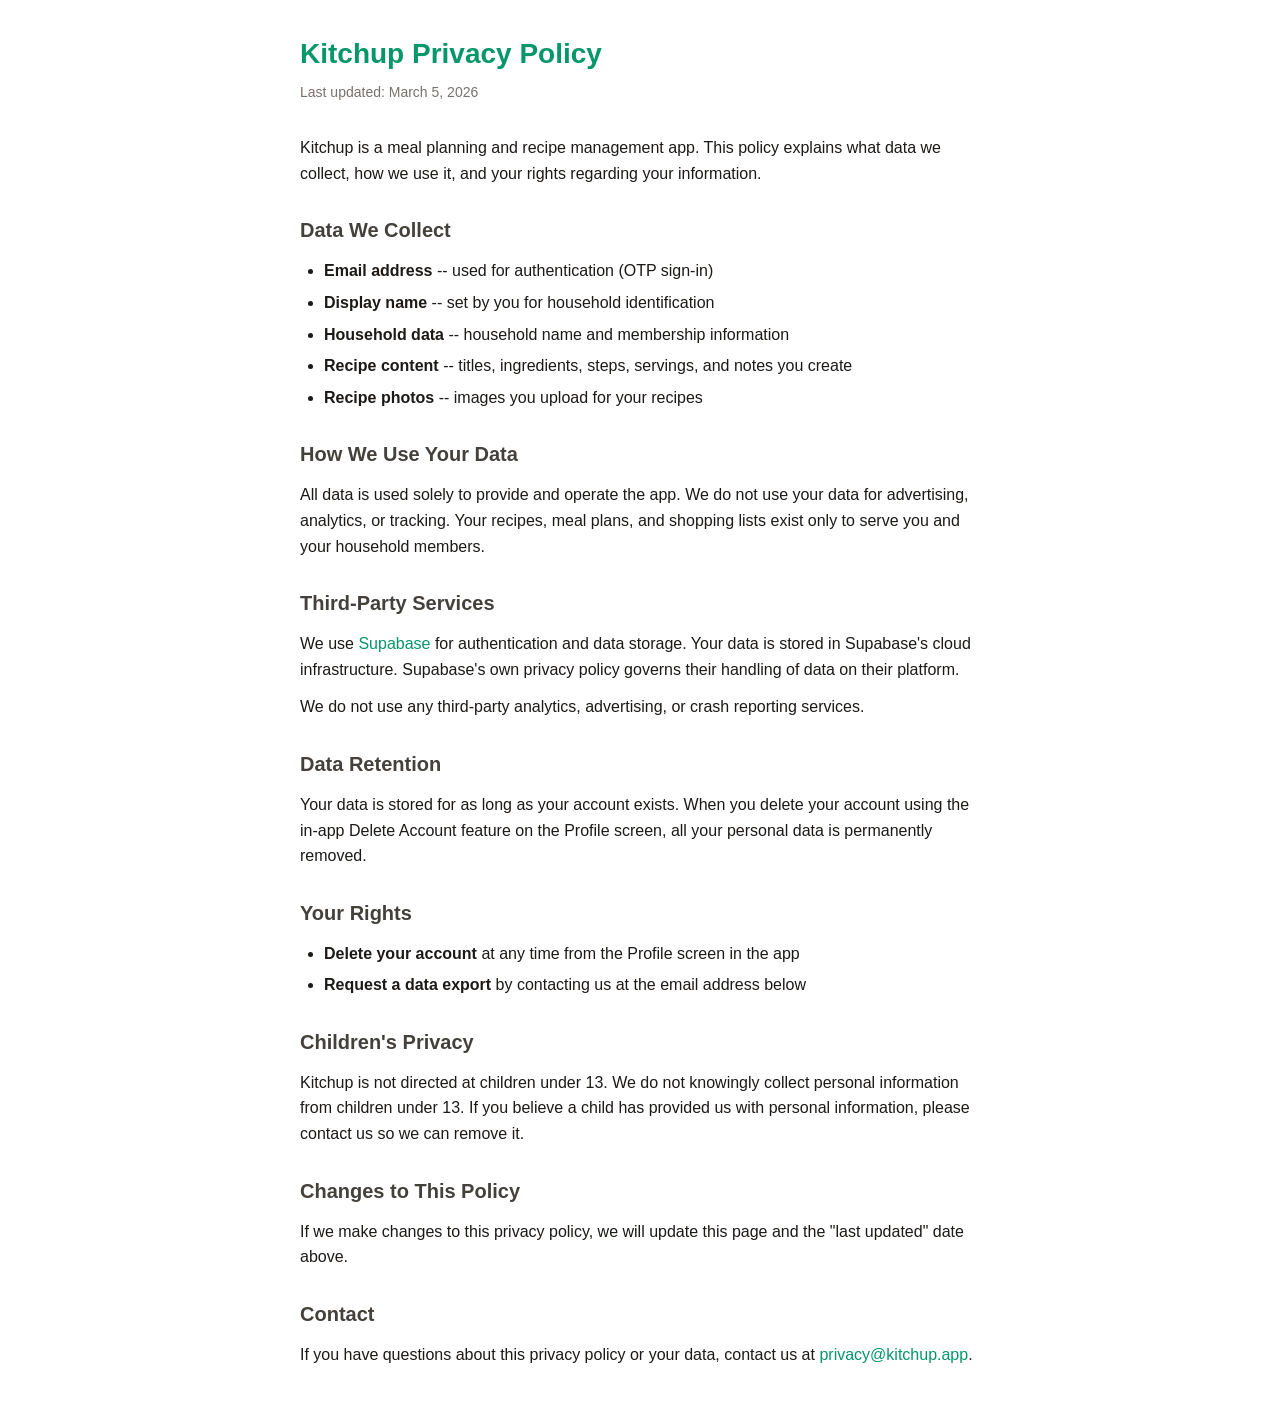
==== kitchup/privacy/index.html @ e8215ad2 "add privacy policy page with data collection and usage details" ====
<!DOCTYPE html>
<html lang="en">
<head>
  <meta charset="UTF-8" />
  <meta name="viewport" content="width=device-width, initial-scale=1.0" />
  <title>Kitchup Privacy Policy</title>
  <style>
    * {
      margin: 0;
      padding: 0;
      box-sizing: border-box;
    }
    body {
      font-family: -apple-system, BlinkMacSystemFont, 'Segoe UI', Roboto, sans-serif;
      color: #1c1917;
      line-height: 1.6;
      padding: 32px 20px;
      background-color: #ffffff;
    }
    .container {
      max-width: 680px;
      margin: 0 auto;
    }
    h1 {
      color: #059669;
      font-size: 28px;
      margin-bottom: 4px;
    }
    .last-updated {
      color: #78716c;
      font-size: 14px;
      margin-bottom: 32px;
    }
    h2 {
      color: #44403c;
      font-size: 20px;
      margin-top: 28px;
      margin-bottom: 12px;
    }
    p {
      margin-bottom: 12px;
      font-size: 16px;
    }
    ul {
      margin-bottom: 12px;
      padding-left: 24px;
    }
    li {
      margin-bottom: 6px;
      font-size: 16px;
    }
    a {
      color: #059669;
      text-decoration: none;
    }
    a:hover {
      text-decoration: underline;
    }
  </style>
</head>
<body>
  <div class="container">
    <h1>Kitchup Privacy Policy</h1>
    <p class="last-updated">Last updated: March 5, 2026</p>

    <p>Kitchup is a meal planning and recipe management app. This policy explains what data we collect, how we use it, and your rights regarding your information.</p>

    <h2>Data We Collect</h2>
    <ul>
      <li><strong>Email address</strong> -- used for authentication (OTP sign-in)</li>
      <li><strong>Display name</strong> -- set by you for household identification</li>
      <li><strong>Household data</strong> -- household name and membership information</li>
      <li><strong>Recipe content</strong> -- titles, ingredients, steps, servings, and notes you create</li>
      <li><strong>Recipe photos</strong> -- images you upload for your recipes</li>
    </ul>

    <h2>How We Use Your Data</h2>
    <p>All data is used solely to provide and operate the app. We do not use your data for advertising, analytics, or tracking. Your recipes, meal plans, and shopping lists exist only to serve you and your household members.</p>

    <h2>Third-Party Services</h2>
    <p>We use <a href="https://supabase.com" target="_blank" rel="noopener noreferrer">Supabase</a> for authentication and data storage. Your data is stored in Supabase's cloud infrastructure. Supabase's own privacy policy governs their handling of data on their platform.</p>
    <p>We do not use any third-party analytics, advertising, or crash reporting services.</p>

    <h2>Data Retention</h2>
    <p>Your data is stored for as long as your account exists. When you delete your account using the in-app Delete Account feature on the Profile screen, all your personal data is permanently removed.</p>

    <h2>Your Rights</h2>
    <ul>
      <li><strong>Delete your account</strong> at any time from the Profile screen in the app</li>
      <li><strong>Request a data export</strong> by contacting us at the email address below</li>
    </ul>

    <h2>Children's Privacy</h2>
    <p>Kitchup is not directed at children under 13. We do not knowingly collect personal information from children under 13. If you believe a child has provided us with personal information, please contact us so we can remove it.</p>

    <h2>Changes to This Policy</h2>
    <p>If we make changes to this privacy policy, we will update this page and the "last updated" date above.</p>

    <h2>Contact</h2>
    <p>If you have questions about this privacy policy or your data, contact us at <a href="mailto:privacy@kitchup.app">privacy@kitchup.app</a>.</p>
  </div>
</body>
</html>
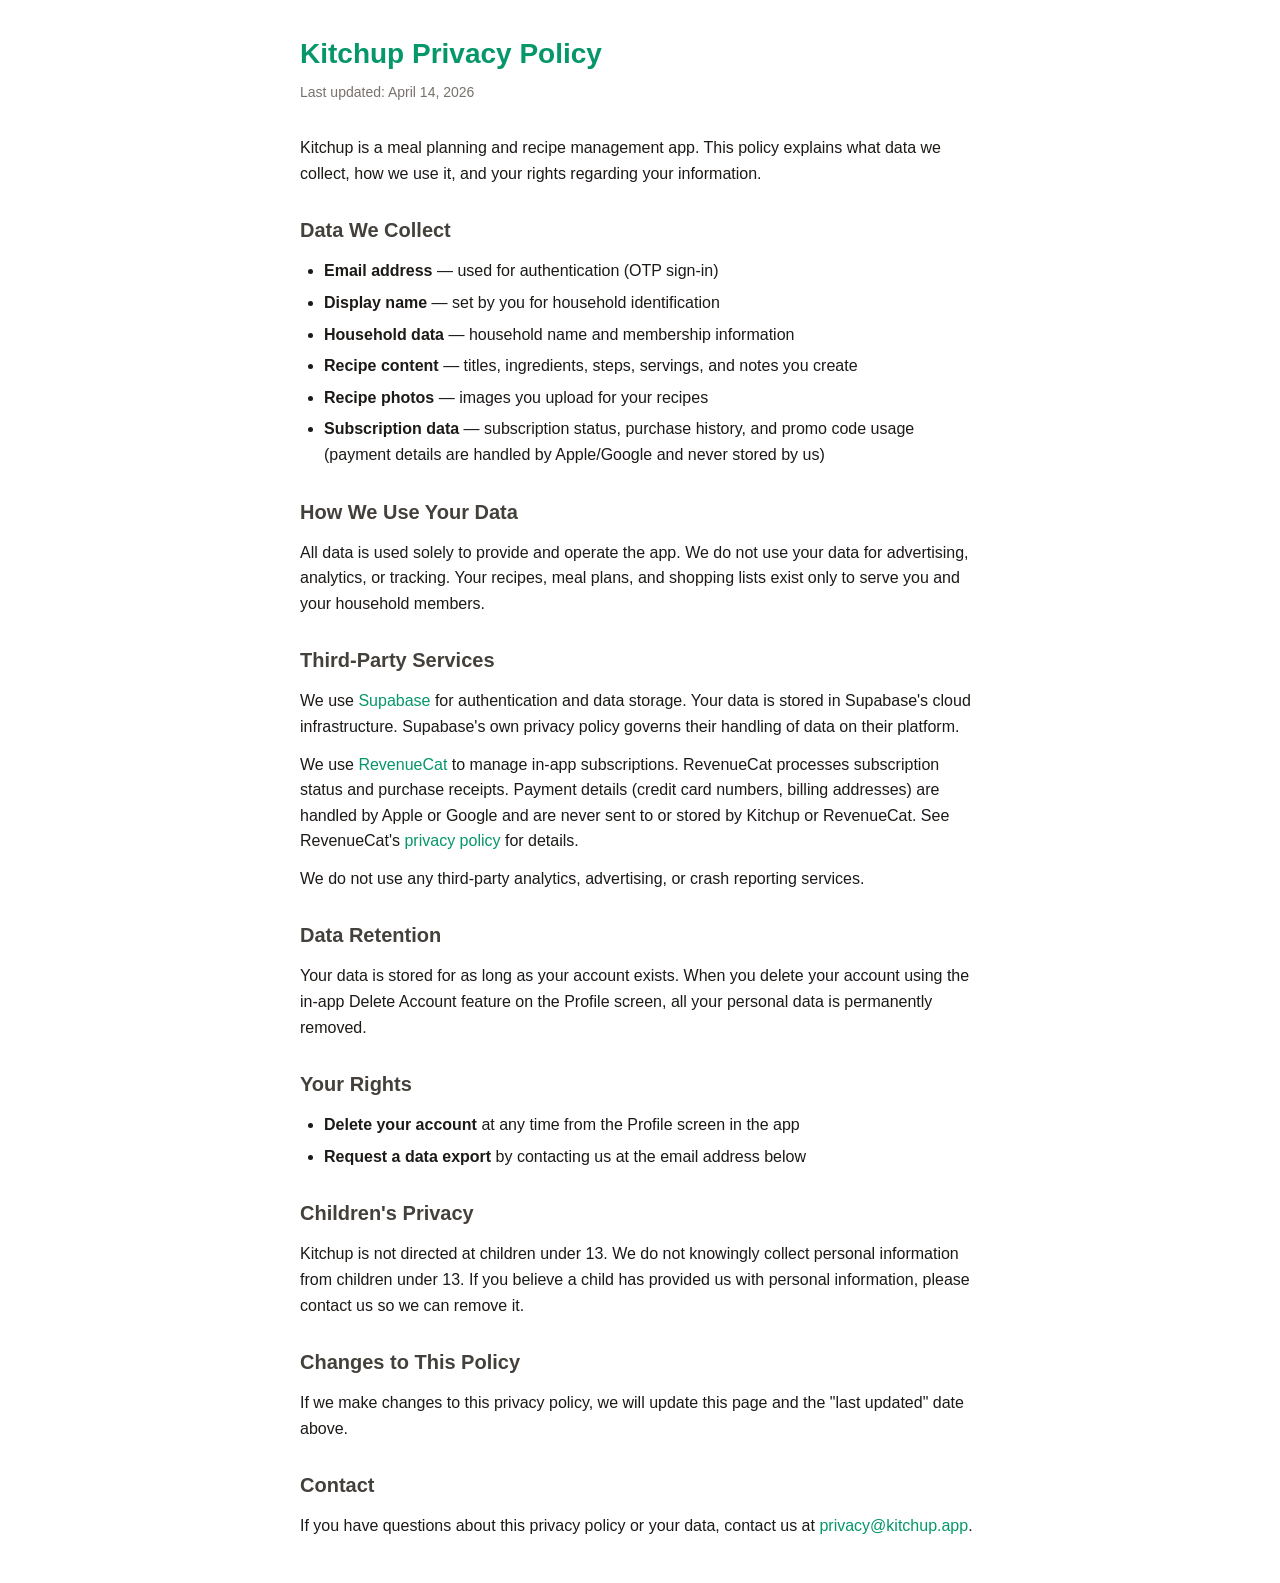
==== commit 6b7dbb90: "Updated privacy and terms" ====
--- a/kitchup/privacy/index.html
+++ b/kitchup/privacy/index.html
@@ -61,17 +61,18 @@
 <body>
   <div class="container">
     <h1>Kitchup Privacy Policy</h1>
-    <p class="last-updated">Last updated: March 5, 2026</p>
+    <p class="last-updated">Last updated: April 14, 2026</p>
 
     <p>Kitchup is a meal planning and recipe management app. This policy explains what data we collect, how we use it, and your rights regarding your information.</p>
 
     <h2>Data We Collect</h2>
     <ul>
-      <li><strong>Email address</strong> -- used for authentication (OTP sign-in)</li>
-      <li><strong>Display name</strong> -- set by you for household identification</li>
-      <li><strong>Household data</strong> -- household name and membership information</li>
-      <li><strong>Recipe content</strong> -- titles, ingredients, steps, servings, and notes you create</li>
-      <li><strong>Recipe photos</strong> -- images you upload for your recipes</li>
+      <li><strong>Email address</strong> &mdash; used for authentication (OTP sign-in)</li>
+      <li><strong>Display name</strong> &mdash; set by you for household identification</li>
+      <li><strong>Household data</strong> &mdash; household name and membership information</li>
+      <li><strong>Recipe content</strong> &mdash; titles, ingredients, steps, servings, and notes you create</li>
+      <li><strong>Recipe photos</strong> &mdash; images you upload for your recipes</li>
+      <li><strong>Subscription data</strong> &mdash; subscription status, purchase history, and promo code usage (payment details are handled by Apple/Google and never stored by us)</li>
     </ul>
 
     <h2>How We Use Your Data</h2>
@@ -79,6 +80,7 @@
 
     <h2>Third-Party Services</h2>
     <p>We use <a href="https://supabase.com" target="_blank" rel="noopener noreferrer">Supabase</a> for authentication and data storage. Your data is stored in Supabase's cloud infrastructure. Supabase's own privacy policy governs their handling of data on their platform.</p>
+    <p>We use <a href="https://www.revenuecat.com" target="_blank" rel="noopener noreferrer">RevenueCat</a> to manage in-app subscriptions. RevenueCat processes subscription status and purchase receipts. Payment details (credit card numbers, billing addresses) are handled by Apple or Google and are never sent to or stored by Kitchup or RevenueCat. See RevenueCat's <a href="https://www.revenuecat.com/privacy" target="_blank" rel="noopener noreferrer">privacy policy</a> for details.</p>
     <p>We do not use any third-party analytics, advertising, or crash reporting services.</p>
 
     <h2>Data Retention</h2>
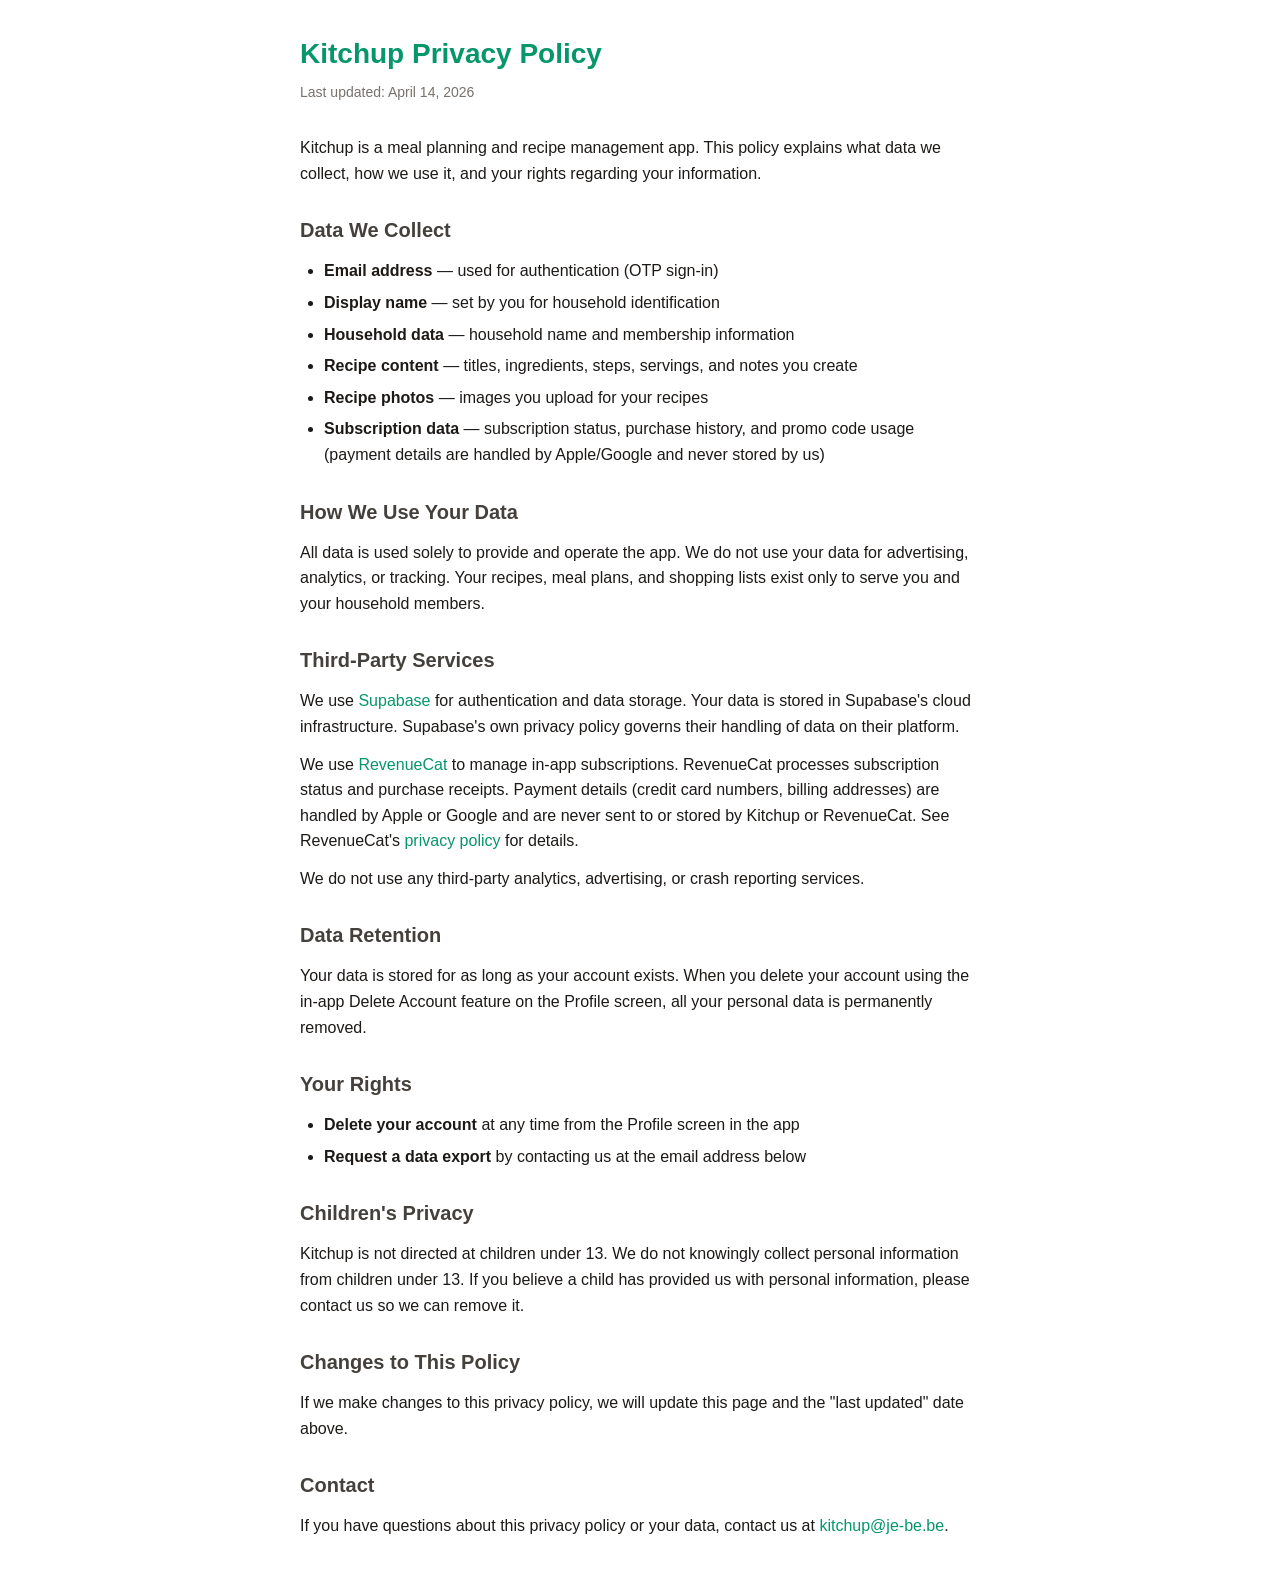
==== commit 561b199a: "update contact emails to kitchup@je-be.be across all kitchup pages Co-Authored-By: Claude Opus 4.6 (" ====
--- a/kitchup/privacy/index.html
+++ b/kitchup/privacy/index.html
@@ -99,7 +99,7 @@
     <p>If we make changes to this privacy policy, we will update this page and the "last updated" date above.</p>
 
     <h2>Contact</h2>
-    <p>If you have questions about this privacy policy or your data, contact us at <a href="mailto:privacy@kitchup.app">privacy@kitchup.app</a>.</p>
+    <p>If you have questions about this privacy policy or your data, contact us at <a href="mailto:kitchup@je-be.be">kitchup@je-be.be</a>.</p>
   </div>
 </body>
 </html>
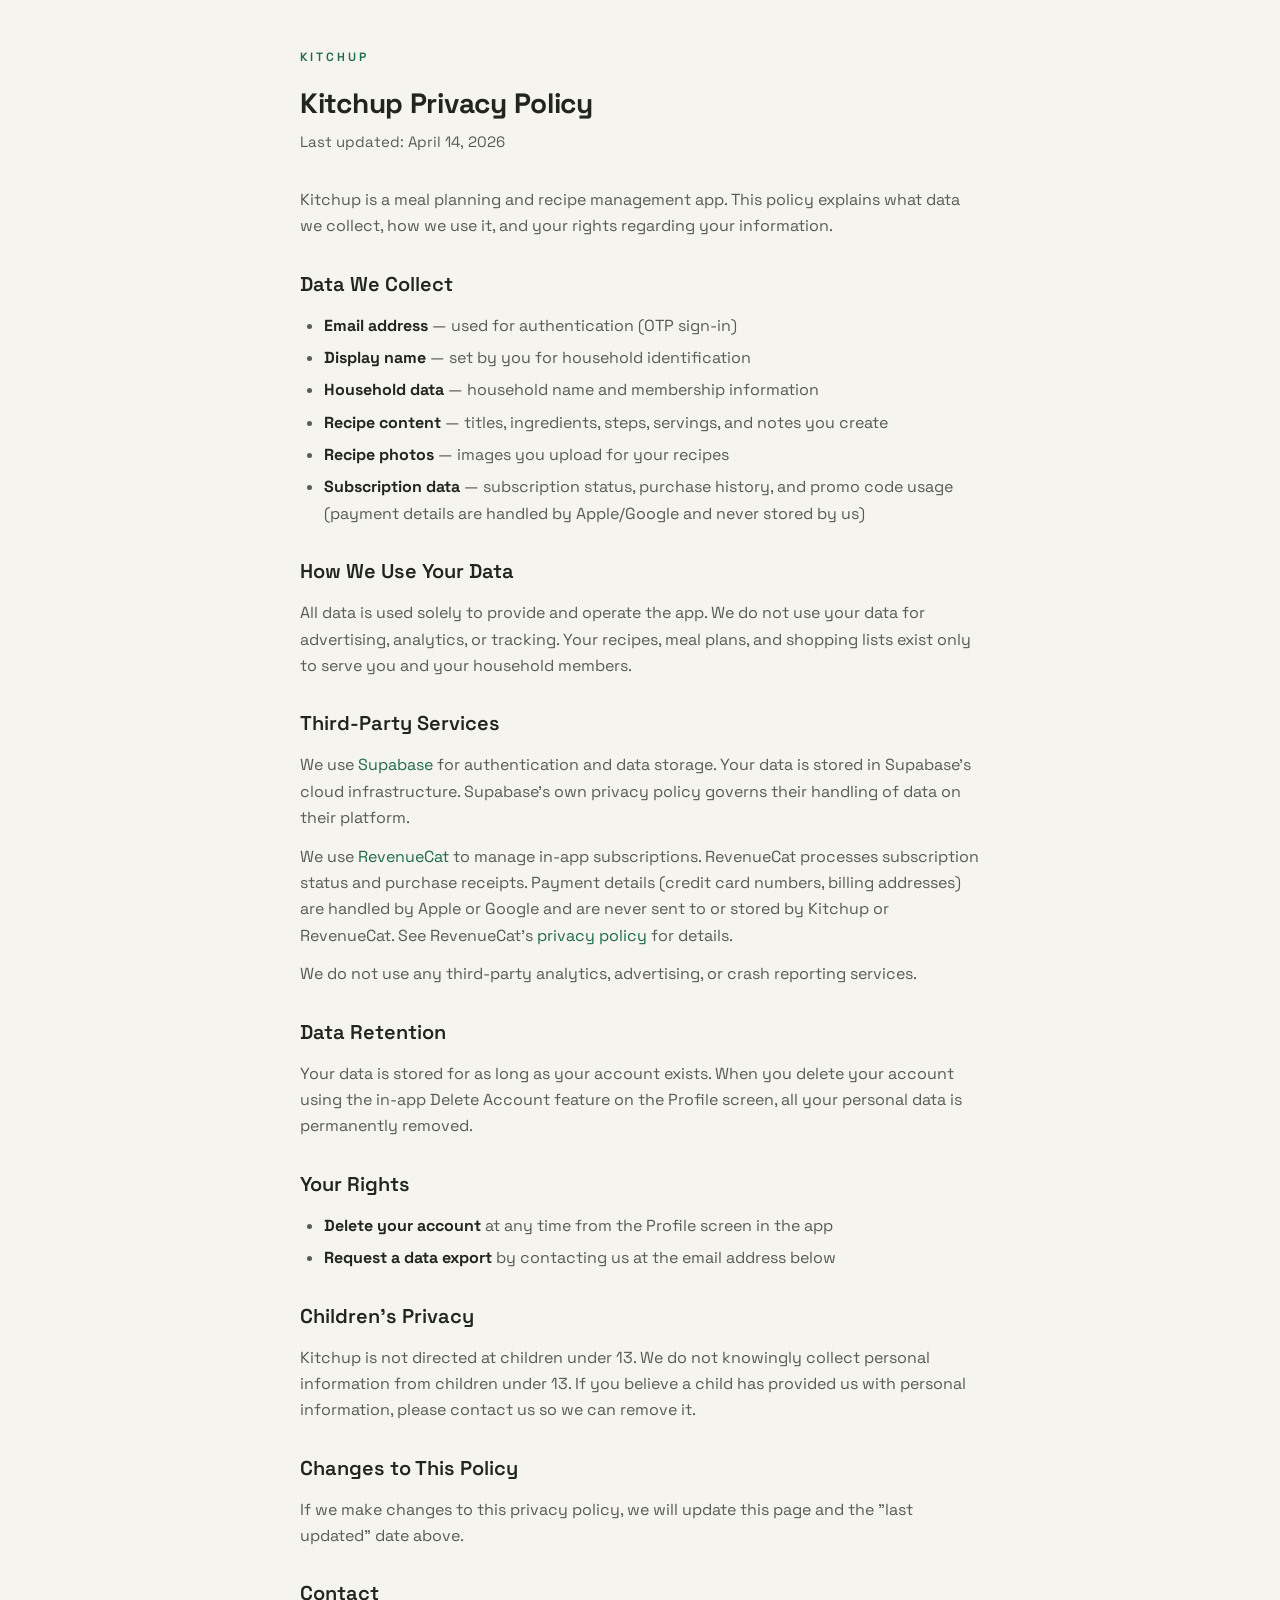
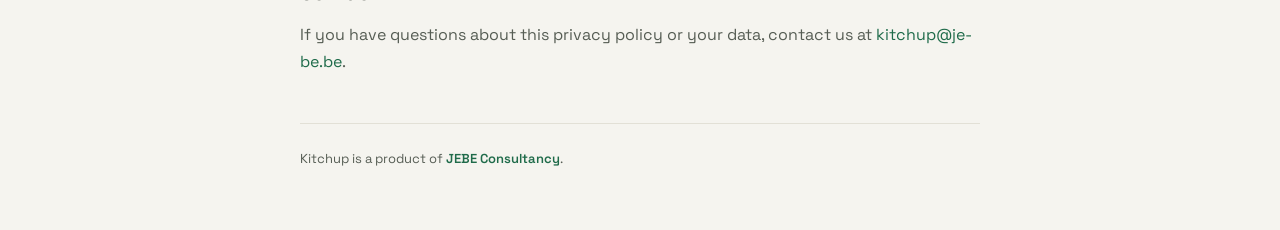
==== commit b99416e3: "feat: je-be.be one-pager Website van JEBE Consultancy: data- en AI-oplossingen voor Limburgse kmo's." ====
--- a/kitchup/privacy/index.html
+++ b/kitchup/privacy/index.html
@@ -4,62 +4,18 @@
   <meta charset="UTF-8" />
   <meta name="viewport" content="width=device-width, initial-scale=1.0" />
   <title>Kitchup Privacy Policy</title>
-  <style>
-    * {
-      margin: 0;
-      padding: 0;
-      box-sizing: border-box;
-    }
-    body {
-      font-family: -apple-system, BlinkMacSystemFont, 'Segoe UI', Roboto, sans-serif;
-      color: #1c1917;
-      line-height: 1.6;
-      padding: 32px 20px;
-      background-color: #ffffff;
-    }
-    .container {
-      max-width: 680px;
-      margin: 0 auto;
-    }
-    h1 {
-      color: #059669;
-      font-size: 28px;
-      margin-bottom: 4px;
-    }
-    .last-updated {
-      color: #78716c;
-      font-size: 14px;
-      margin-bottom: 32px;
-    }
-    h2 {
-      color: #44403c;
-      font-size: 20px;
-      margin-top: 28px;
-      margin-bottom: 12px;
-    }
-    p {
-      margin-bottom: 12px;
-      font-size: 16px;
-    }
-    ul {
-      margin-bottom: 12px;
-      padding-left: 24px;
-    }
-    li {
-      margin-bottom: 6px;
-      font-size: 16px;
-    }
-    a {
-      color: #059669;
-      text-decoration: none;
-    }
-    a:hover {
-      text-decoration: underline;
-    }
-  </style>
+  <meta name="theme-color" content="#F5F4EF">
+  <link rel="icon" href="/favicon.svg" type="image/svg+xml">
+  <link rel="icon" href="/favicon-32.png" sizes="32x32" type="image/png">
+  <link rel="apple-touch-icon" href="/favicon-180.png">
+  <link rel="preconnect" href="https://fonts.googleapis.com">
+  <link rel="preconnect" href="https://fonts.gstatic.com" crossorigin>
+  <link href="https://fonts.googleapis.com/css2?family=Space+Grotesk:wght@400;500;600;700&display=swap" rel="stylesheet">
+  <link rel="stylesheet" href="../kitchup.css">
 </head>
 <body>
   <div class="container">
+    <p class="eyebrow">Kitchup</p>
     <h1>Kitchup Privacy Policy</h1>
     <p class="last-updated">Last updated: April 14, 2026</p>
 
@@ -100,6 +56,8 @@
 
     <h2>Contact</h2>
     <p>If you have questions about this privacy policy or your data, contact us at <a href="mailto:kitchup@je-be.be">kitchup@je-be.be</a>.</p>
+
+    <p class="page-footer">Kitchup is a product of <a href="https://je-be.be">JEBE Consultancy</a>.</p>
   </div>
 </body>
 </html>
--- a/kitchup/kitchup.css
+++ b/kitchup/kitchup.css
@@ -0,0 +1,174 @@
+/* Kitchup pages - JEBE brand styleguide (branding/brand-styleguide.md) */
+* {
+  margin: 0;
+  padding: 0;
+  box-sizing: border-box;
+}
+
+:root {
+  --bg: #F5F4EF;
+  --surface: #ECEBE2;
+  --line: #E2E0D6;
+  --accent: #1F6B4A;
+  --text: #20261F;
+  --text-muted: #565D54;
+  --text-on-accent: #F5F4EF;
+  --font: "Space Grotesk", -apple-system, BlinkMacSystemFont, "Segoe UI", sans-serif;
+}
+
+body {
+  font-family: var(--font);
+  color: var(--text);
+  line-height: 1.65;
+  padding: 48px 20px;
+  background-color: var(--bg);
+  -webkit-font-smoothing: antialiased;
+}
+
+.container {
+  max-width: 680px;
+  margin: 0 auto;
+}
+
+.eyebrow {
+  font-size: 12px;
+  font-weight: 600;
+  letter-spacing: 3px;
+  text-transform: uppercase;
+  color: var(--accent);
+  margin-bottom: 12px;
+}
+
+h1 {
+  font-size: 28px;
+  font-weight: 700;
+  letter-spacing: -0.01em;
+  margin-bottom: 4px;
+}
+
+.subtitle,
+.last-updated {
+  color: var(--text-muted);
+  font-size: 15px;
+  margin-bottom: 32px;
+}
+
+h2 {
+  font-size: 20px;
+  font-weight: 600;
+  margin-top: 28px;
+  margin-bottom: 12px;
+}
+
+p {
+  margin-bottom: 12px;
+  font-size: 16px;
+  color: var(--text-muted);
+}
+
+ul {
+  margin-bottom: 12px;
+  padding-left: 24px;
+}
+
+li {
+  margin-bottom: 6px;
+  font-size: 16px;
+  color: var(--text-muted);
+}
+
+li strong {
+  color: var(--text);
+}
+
+a {
+  color: var(--accent);
+  text-decoration: none;
+}
+
+a:hover {
+  text-decoration: underline;
+}
+
+.contact-btn {
+  display: inline-block;
+  background-color: var(--accent);
+  color: var(--text-on-accent);
+  padding: 12px 26px;
+  border-radius: 8px;
+  font-size: 16px;
+  font-weight: 600;
+  margin-top: 4px;
+  margin-bottom: 12px;
+  transition: background-color 0.2s;
+}
+
+.contact-btn:hover {
+  background-color: #185A3E;
+  text-decoration: none;
+}
+
+.faq-item {
+  border-bottom: 1px solid var(--line);
+  padding: 16px 0;
+}
+
+.faq-item:last-child {
+  border-bottom: none;
+}
+
+.faq-question {
+  font-weight: 600;
+  font-size: 16px;
+  color: var(--text);
+  cursor: pointer;
+  display: flex;
+  justify-content: space-between;
+  align-items: center;
+}
+
+.faq-question::after {
+  content: '+';
+  font-size: 20px;
+  color: var(--accent);
+  transition: transform 0.2s;
+}
+
+.faq-item.open .faq-question::after {
+  content: '\2212';
+}
+
+.faq-answer {
+  display: none;
+  margin-top: 8px;
+  font-size: 16px;
+  color: var(--text-muted);
+}
+
+.faq-item.open .faq-answer {
+  display: block;
+}
+
+.links {
+  margin-top: 32px;
+  padding-top: 24px;
+  border-top: 1px solid var(--line);
+}
+
+.links a {
+  display: inline-block;
+  margin-right: 20px;
+  font-size: 14px;
+}
+
+.page-footer {
+  margin-top: 48px;
+  padding-top: 24px;
+  border-top: 1px solid var(--line);
+  font-size: 13px;
+  color: var(--text-muted);
+}
+
+.page-footer a {
+  font-weight: 600;
+}
